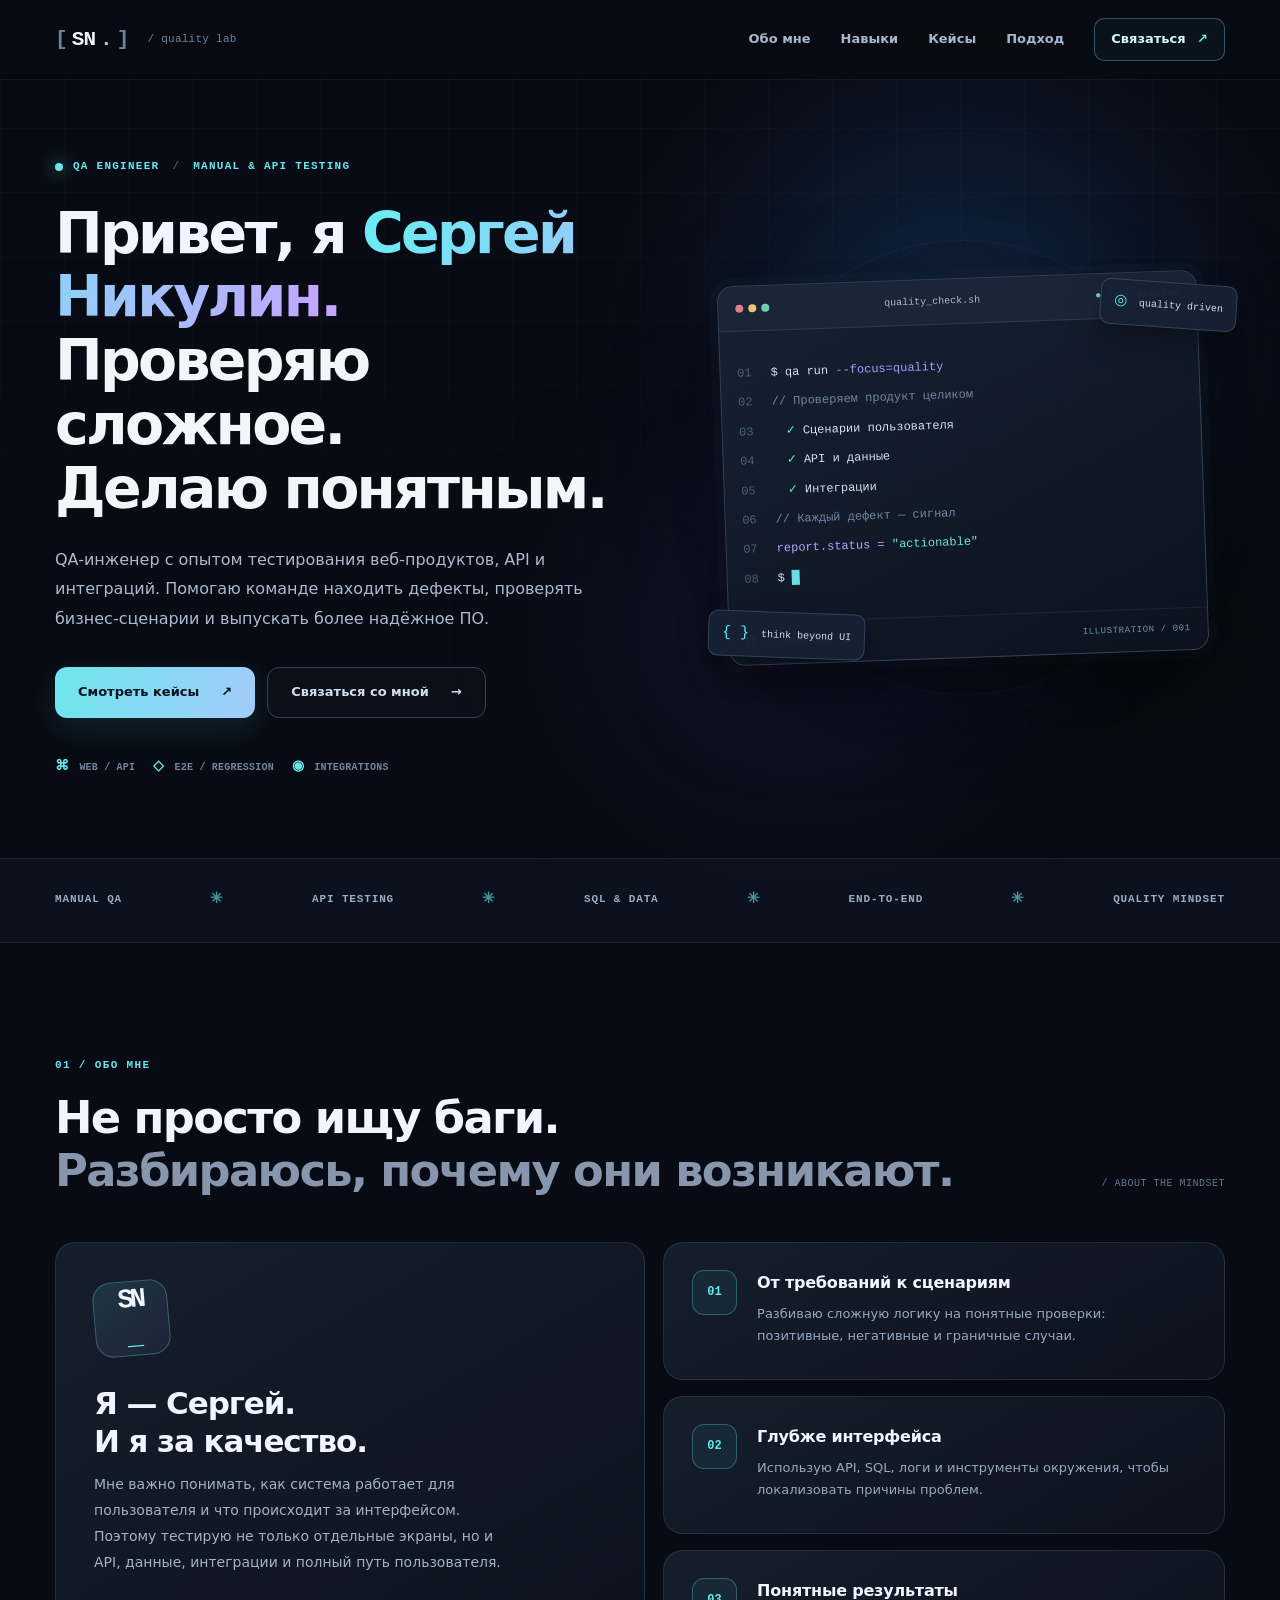
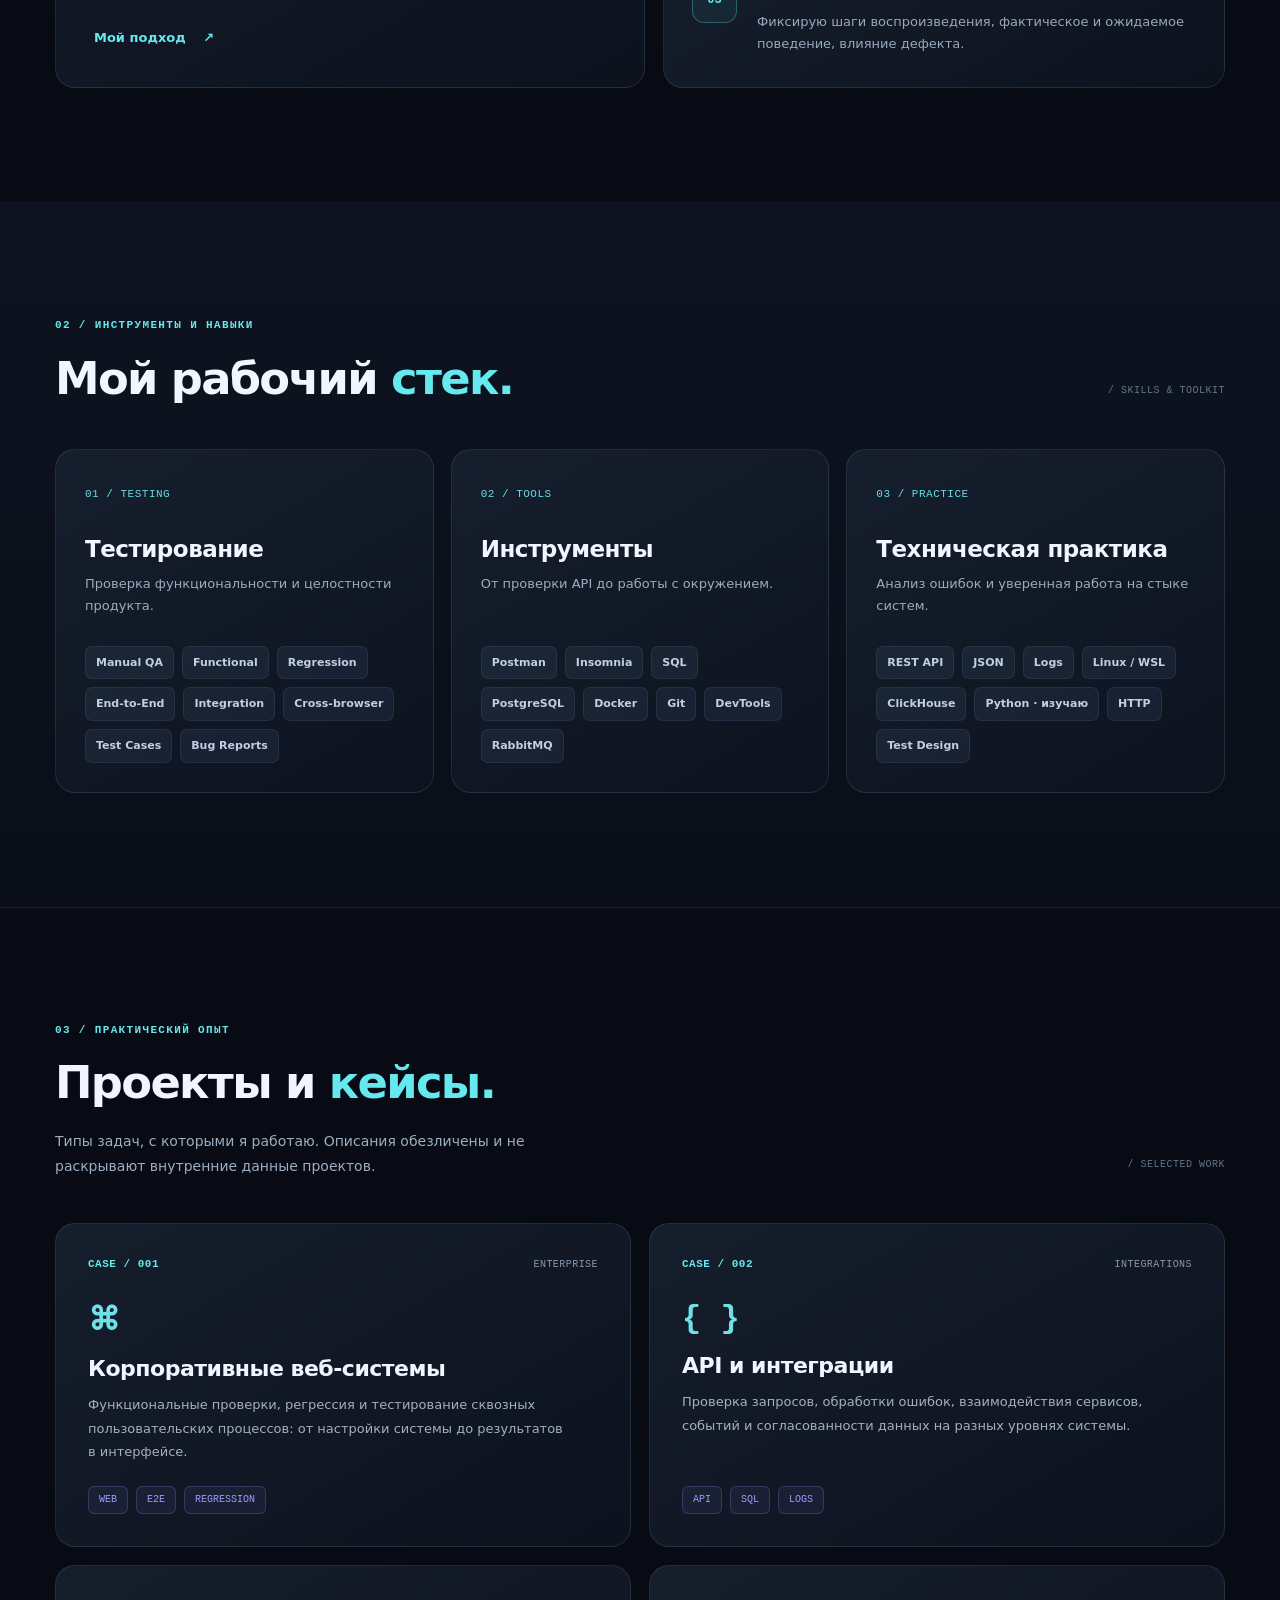
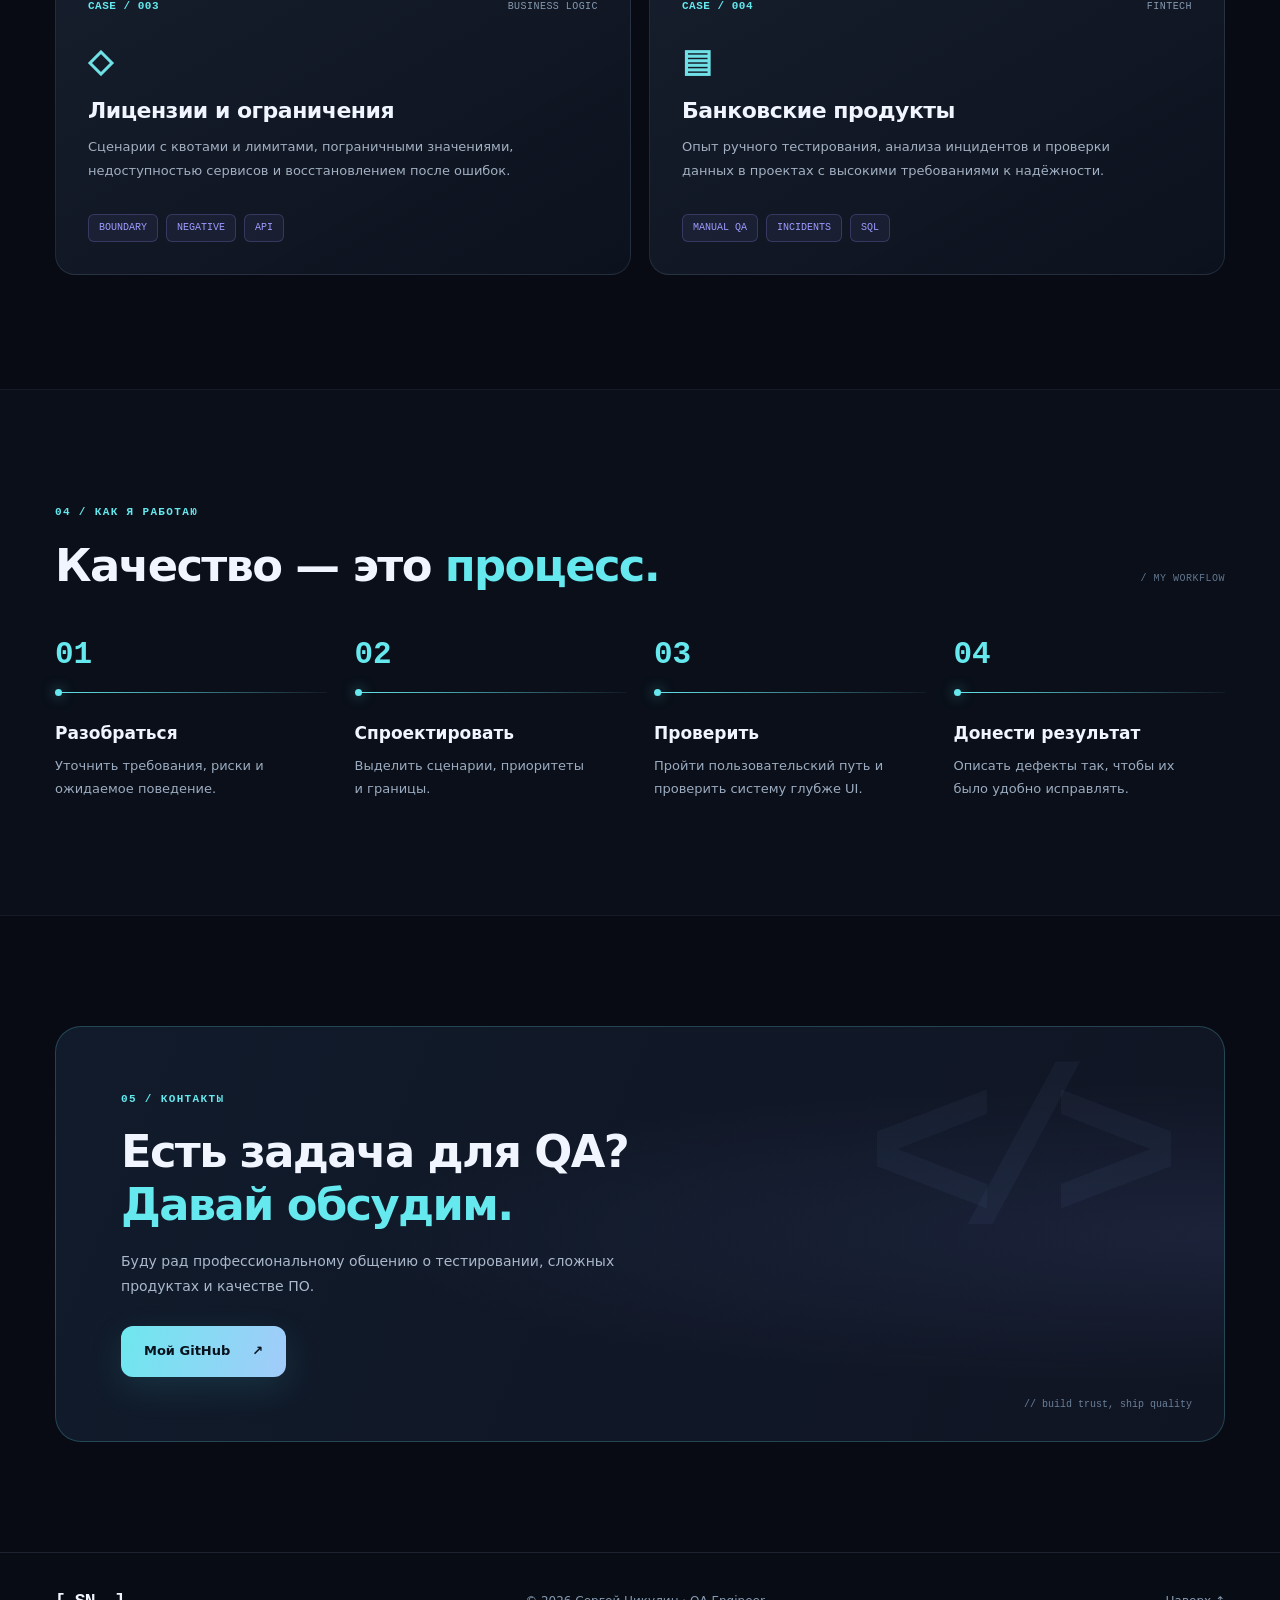
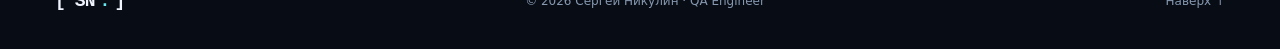
==== index.html @ 67d31e4b "Add files via upload" ====
<!doctype html>
<html lang="ru">
<head>
  <meta charset="utf-8">
  <meta name="viewport" content="width=device-width, initial-scale=1">
  <meta name="color-scheme" content="dark">
  <meta name="theme-color" content="#080b13">
  <meta name="description" content="Сергей Никулин — QA Engineer. Ручное тестирование, API, интеграции, SQL, регрессия и сквозные пользовательские сценарии. Портфолио и профессиональные навыки.">
  <meta name="keywords" content="Сергей Никулин, Sergey Nikulin, QA Engineer, тестировщик, ручное тестирование, API тестирование, SQL, Postman, Docker, регрессионное тестирование">
  <meta name="author" content="Сергей Никулин">
  <meta name="robots" content="index, follow, max-image-preview:large">
  <link rel="canonical" href="https://sergeinikulin3838-aqa.github.io/">
  <link rel="icon" type="image/svg+xml" href="favicon.svg">
  <meta property="og:type" content="profile">
  <meta property="og:locale" content="ru_RU">
  <meta property="og:title" content="Сергей Никулин — QA Engineer">
  <meta property="og:description" content="Качество — это не случайность. QA-инженер: веб, API, интеграции и сложные пользовательские сценарии.">
  <meta property="og:url" content="https://sergeinikulin3838-aqa.github.io/">
  <meta property="og:image" content="https://sergeinikulin3838-aqa.github.io/social-card.png">
  <meta name="twitter:card" content="summary_large_image">
  <title>Сергей Никулин — QA Engineer | Портфолио</title>
  <link rel="stylesheet" href="styles.css">
  <script type="application/ld+json">
  {
    "@context": "https://schema.org",
    "@type": "Person",
    "name": "Сергей Никулин",
    "alternateName": "Sergey Nikulin",
    "jobTitle": "QA Engineer",
    "description": "QA-инженер. Ручное тестирование веб-приложений, API, интеграций, регрессионное и сквозное тестирование.",
    "url": "https://sergeinikulin3838-aqa.github.io/",
    "sameAs": ["https://github.com/sergeinikulin3838-aqa"],
    "knowsAbout": ["Manual QA", "API Testing", "Postman", "SQL", "Docker", "Git", "Regression Testing", "End-to-End Testing", "Cross-browser Testing"]
  }
  </script>
  <script src="script.js" defer></script>
</head>
<body>
  <a class="skip-link" href="#main">Перейти к содержимому</a>
  <div class="ambient ambient-one" aria-hidden="true"></div>
  <div class="ambient ambient-two" aria-hidden="true"></div>
  <div class="site-grid" aria-hidden="true"></div>

  <header class="site-header" id="top">
    <nav class="container nav" aria-label="Основная навигация">
      <a class="brand" href="#top" aria-label="Сергей Никулин — на главную"><span class="brand-bracket">[</span> SN<span class="brand-dot">.</span><span class="brand-bracket">]</span><span class="brand-caption">/ quality lab</span></a>
      <button class="nav-toggle" type="button" aria-label="Открыть меню" aria-controls="nav-links" aria-expanded="false">
        <span></span><span></span><span></span>
      </button>
      <div class="nav-links" id="nav-links">
        <a href="#about">Обо мне</a>
        <a href="#expertise">Навыки</a>
        <a href="#cases">Кейсы</a>
        <a href="#approach">Подход</a>
        <a class="nav-contact" href="#contact">Связаться <span aria-hidden="true">↗</span></a>
      </div>
    </nav>
  </header>

  <main id="main">
    <section class="hero container" aria-labelledby="hero-title">
      <div class="hero-copy">
        <div class="eyebrow"><span class="signal-dot" aria-hidden="true"></span> QA ENGINEER <span class="eyebrow-sep">/</span> MANUAL & API TESTING</div>
        <h1 id="hero-title">Привет, я <span class="name-gradient">Сергей Никулин.</span><br><span class="hero-muted">Проверяю сложное.<br>Делаю понятным.</span></h1>
        <p class="hero-description">QA-инженер с опытом тестирования веб-продуктов, API и интеграций. Помогаю команде находить дефекты, проверять бизнес-сценарии и выпускать более надёжное ПО.</p>
        <div class="hero-actions">
          <a class="button button-primary" href="#cases">Смотреть кейсы <span aria-hidden="true">↗</span></a>
          <a class="button button-outline" href="#contact">Связаться со мной <span aria-hidden="true">→</span></a>
        </div>
        <div class="hero-meta" aria-label="Направления работы">
          <span><span class="meta-icon">⌘</span> WEB / API</span>
          <span><span class="meta-icon">◇</span> E2E / REGRESSION</span>
          <span><span class="meta-icon">◉</span> INTEGRATIONS</span>
        </div>
      </div>
      <div class="hero-art" aria-label="Иллюстрация процесса QA: тест-кейсы, проверка API и отчёт о дефектах">
        <div class="art-orbit orbit-outer" aria-hidden="true"></div>
        <div class="art-orbit orbit-inner" aria-hidden="true"></div>
        <div class="terminal-card">
          <div class="terminal-head"><span class="terminal-lights" aria-hidden="true"><i></i><i></i><i></i></span><span>quality_check.sh</span><span>● live preview</span></div>
          <div class="terminal-body">
            <div class="terminal-line"><span class="line-num">01</span><span class="command">$ qa run <b>--focus=quality</b></span></div>
            <div class="terminal-line"><span class="line-num">02</span><span class="comment">// Проверяем продукт целиком</span></div>
            <div class="terminal-line"><span class="line-num">03</span><span class="indent"><span class="good">✓</span> Сценарии пользователя</span></div>
            <div class="terminal-line"><span class="line-num">04</span><span class="indent"><span class="good">✓</span> API и данные</span></div>
            <div class="terminal-line"><span class="line-num">05</span><span class="indent"><span class="good">✓</span> Интеграции</span></div>
            <div class="terminal-line"><span class="line-num">06</span><span class="comment">// Каждый дефект — сигнал</span></div>
            <div class="terminal-line"><span class="line-num">07</span><span class="output">report.status = <span class="status-text">"actionable"</span></span></div>
            <div class="terminal-line"><span class="line-num">08</span><span class="command">$ <span class="cursor"></span></span></div>
          </div>
          <div class="terminal-foot"><span><span class="foot-square"></span> QA WORKFLOW</span><span>ILLUSTRATION / 001</span></div>
        </div>
        <div class="floating-tag tag-top"><span class="tag-icon">◎</span> quality driven</div>
        <div class="floating-tag tag-bottom"><span class="tag-icon">{ }</span> think beyond UI</div>
      </div>
    </section>

    <section class="focus-bar" aria-label="Ключевые направления">
      <div class="container focus-inner"><span>MANUAL QA</span><i aria-hidden="true">✳</i><span>API TESTING</span><i aria-hidden="true">✳</i><span>SQL & DATA</span><i aria-hidden="true">✳</i><span>END-TO-END</span><i aria-hidden="true">✳</i><span>QUALITY MINDSET</span></div>
    </section>

    <section class="section container" id="about">
      <div class="section-head reveal"><div><p class="section-kicker">01 / ОБО МНЕ</p><h2>Не просто ищу баги.<br><span class="text-dim">Разбираюсь, почему они возникают.</span></h2></div><span class="section-caption">/ ABOUT THE MINDSET</span></div>
      <div class="about-grid">
        <div class="about-intro panel reveal"><div class="about-icon" aria-hidden="true">SN<span>_</span></div><h3>Я — Сергей.<br>И я за качество.</h3><p>Мне важно понимать, как система работает для пользователя и что происходит за интерфейсом. Поэтому тестирую не только отдельные экраны, но и API, данные, интеграции и полный путь пользователя.</p><a class="text-link" href="#approach">Мой подход <span aria-hidden="true">↗</span></a></div>
        <div class="about-cards"><article class="feature-card panel reveal"><div class="feature-ico" aria-hidden="true">01</div><div><h3>От требований к сценариям</h3><p>Разбиваю сложную логику на понятные проверки: позитивные, негативные и граничные случаи.</p></div></article><article class="feature-card panel reveal"><div class="feature-ico" aria-hidden="true">02</div><div><h3>Глубже интерфейса</h3><p>Использую API, SQL, логи и инструменты окружения, чтобы локализовать причины проблем.</p></div></article><article class="feature-card panel reveal"><div class="feature-ico" aria-hidden="true">03</div><div><h3>Понятные результаты</h3><p>Фиксирую шаги воспроизведения, фактическое и ожидаемое поведение, влияние дефекта.</p></div></article></div>
      </div>
    </section>

    <section class="section section-tinted" id="expertise"><div class="container"><div class="section-head reveal"><div><p class="section-kicker">02 / ИНСТРУМЕНТЫ И НАВЫКИ</p><h2>Мой рабочий <span class="text-accent">стек.</span></h2></div><span class="section-caption">/ SKILLS & TOOLKIT</span></div><div class="skills-grid">
      <article class="skill-panel panel reveal"><span class="skill-number">01 / TESTING</span><h3>Тестирование</h3><p>Проверка функциональности и целостности продукта.</p><div class="chip-list"><span>Manual QA</span><span>Functional</span><span>Regression</span><span>End-to-End</span><span>Integration</span><span>Cross-browser</span><span>Test Cases</span><span>Bug Reports</span></div></article>
      <article class="skill-panel panel reveal"><span class="skill-number">02 / TOOLS</span><h3>Инструменты</h3><p>От проверки API до работы с окружением.</p><div class="chip-list"><span>Postman</span><span>Insomnia</span><span>SQL</span><span>PostgreSQL</span><span>Docker</span><span>Git</span><span>DevTools</span><span>RabbitMQ</span></div></article>
      <article class="skill-panel panel reveal"><span class="skill-number">03 / PRACTICE</span><h3>Техническая практика</h3><p>Анализ ошибок и уверенная работа на стыке систем.</p><div class="chip-list"><span>REST API</span><span>JSON</span><span>Logs</span><span>Linux / WSL</span><span>ClickHouse</span><span>Python · изучаю</span><span>HTTP</span><span>Test Design</span></div></article>
    </div></div></section>

    <section class="section container" id="cases"><div class="section-head reveal"><div><p class="section-kicker">03 / ПРАКТИЧЕСКИЙ ОПЫТ</p><h2>Проекты и <span class="text-accent">кейсы.</span></h2><p class="section-subtitle">Типы задач, с которыми я работаю. Описания обезличены и не раскрывают внутренние данные проектов.</p></div><span class="section-caption">/ SELECTED WORK</span></div>
      <div class="case-grid">
        <article class="case-card panel reveal"><div class="case-top"><span class="case-index">CASE / 001</span><span class="case-type">ENTERPRISE</span></div><div class="case-symbol" aria-hidden="true">⌘</div><h3>Корпоративные веб-системы</h3><p>Функциональные проверки, регрессия и тестирование сквозных пользовательских процессов: от настройки системы до результатов в интерфейсе.</p><div class="case-tags"><span>WEB</span><span>E2E</span><span>REGRESSION</span></div></article>
        <article class="case-card panel reveal"><div class="case-top"><span class="case-index">CASE / 002</span><span class="case-type">INTEGRATIONS</span></div><div class="case-symbol" aria-hidden="true">{ }</div><h3>API и интеграции</h3><p>Проверка запросов, обработки ошибок, взаимодействия сервисов, событий и согласованности данных на разных уровнях системы.</p><div class="case-tags"><span>API</span><span>SQL</span><span>LOGS</span></div></article>
        <article class="case-card panel reveal"><div class="case-top"><span class="case-index">CASE / 003</span><span class="case-type">BUSINESS LOGIC</span></div><div class="case-symbol" aria-hidden="true">◇</div><h3>Лицензии и ограничения</h3><p>Сценарии с квотами и лимитами, пограничными значениями, недоступностью сервисов и восстановлением после ошибок.</p><div class="case-tags"><span>BOUNDARY</span><span>NEGATIVE</span><span>API</span></div></article>
        <article class="case-card panel reveal"><div class="case-top"><span class="case-index">CASE / 004</span><span class="case-type">FINTECH</span></div><div class="case-symbol" aria-hidden="true">▤</div><h3>Банковские продукты</h3><p>Опыт ручного тестирования, анализа инцидентов и проверки данных в проектах с высокими требованиями к надёжности.</p><div class="case-tags"><span>MANUAL QA</span><span>INCIDENTS</span><span>SQL</span></div></article>
      </div>
    </section>

    <section class="section section-process" id="approach"><div class="container"><div class="section-head reveal"><div><p class="section-kicker">04 / КАК Я РАБОТАЮ</p><h2>Качество — это <span class="text-accent">процесс.</span></h2></div><span class="section-caption">/ MY WORKFLOW</span></div><div class="process-grid"><div class="process-step reveal"><span class="process-index">01</span><div class="process-connector" aria-hidden="true"></div><h3>Разобраться</h3><p>Уточнить требования, риски и ожидаемое поведение.</p></div><div class="process-step reveal"><span class="process-index">02</span><div class="process-connector" aria-hidden="true"></div><h3>Спроектировать</h3><p>Выделить сценарии, приоритеты и границы.</p></div><div class="process-step reveal"><span class="process-index">03</span><div class="process-connector" aria-hidden="true"></div><h3>Проверить</h3><p>Пройти пользовательский путь и проверить систему глубже UI.</p></div><div class="process-step reveal"><span class="process-index">04</span><div class="process-connector" aria-hidden="true"></div><h3>Донести результат</h3><p>Описать дефекты так, чтобы их было удобно исправлять.</p></div></div></div></section>

    <section class="section contact-section container" id="contact"><div class="contact-panel reveal"><span class="contact-glow" aria-hidden="true"></span><p class="section-kicker">05 / КОНТАКТЫ</p><h2>Есть задача для QA?<br><span class="text-accent">Давай обсудим.</span></h2><p>Буду рад профессиональному общению о тестировании, сложных продуктах и качестве ПО.</p><a class="button button-primary" href="https://github.com/sergeinikulin3838-aqa" target="_blank" rel="noopener noreferrer" aria-label="Открыть профиль Сергея Никулина на GitHub">Мой GitHub <span aria-hidden="true">↗</span></a><div class="contact-code">// build trust, ship quality</div></div></section>
  </main>
  <footer class="footer"><div class="container footer-inner"><a class="brand footer-brand" href="#top">[ SN<span class="brand-dot">.</span> ]</a><span>© <span id="year">2026</span> Сергей Никулин · QA Engineer</span><a href="#top">Наверх ↑</a></div></footer>
</body>
</html>
---- styles.css ----
:root{--bg:#080b13;--bg2:#0c111c;--surface:#111724;--surface2:#131b2a;--text:#f0f5ff;--muted:#a1aec4;--muted2:#687991;--line:rgba(138,168,203,.15);--cyan:#65e8ee;--violet:#a28bff;--radius:20px;--max:1170px}
*{box-sizing:border-box}html{scroll-behavior:smooth;scroll-padding-top:90px}body{margin:0;min-width:320px;background:var(--bg);color:var(--text);font-family:Inter,ui-sans-serif,system-ui,-apple-system,BlinkMacSystemFont,"Segoe UI",sans-serif;-webkit-font-smoothing:antialiased;line-height:1.6}a{color:inherit;text-decoration:none}button{font:inherit}::selection{background:var(--cyan);color:var(--bg)}:focus-visible{outline:2px solid var(--cyan);outline-offset:4px}.container{width:min(calc(100% - 64px),var(--max));margin-inline:auto}.skip-link{position:fixed;z-index:100;top:-100px;left:12px;background:var(--cyan);color:#09111c;padding:9px 14px;border-radius:8px}.skip-link:focus{top:12px}.site-grid{position:absolute;z-index:-2;top:0;right:0;left:0;height:970px;background-image:linear-gradient(rgba(152,185,224,.033) 1px,transparent 1px),linear-gradient(90deg,rgba(152,185,224,.033) 1px,transparent 1px);background-size:64px 64px;mask-image:linear-gradient(180deg,#000 16%,transparent)}.ambient{position:absolute;z-index:-1;pointer-events:none;filter:blur(90px);opacity:.33}.ambient-one{width:440px;height:440px;right:8%;top:120px;background:#204b86;border-radius:50%}.ambient-two{width:350px;height:300px;right:24%;top:480px;background:#32245d;border-radius:50%}
.site-header{position:sticky;z-index:50;top:0;background:rgba(8,11,19,.84);border-bottom:1px solid rgba(157,181,216,.08);backdrop-filter:blur(20px);-webkit-backdrop-filter:blur(20px)}.nav{min-height:79px;display:flex;align-items:center;justify-content:space-between;gap:24px}.brand{display:inline-flex;align-items:center;gap:5px;font-family:ui-monospace,SFMono-Regular,Consolas,monospace;font-size:21px;font-weight:800;white-space:nowrap;letter-spacing:-.9px}.brand-bracket{color:#6a849b}.brand-dot{color:var(--cyan)}.brand-caption{font-family:inherit;font-size:11px;letter-spacing:.25px;color:#72849b;margin-left:14px;font-weight:500}.nav-links{display:flex;align-items:center;gap:30px;font-size:13px;font-weight:600;color:#aab7ca}.nav-links>a:hover,.footer a:hover{color:var(--cyan)}.nav-links .nav-contact{padding:10px 16px;border:1px solid rgba(100,232,238,.34);border-radius:10px;color:#cff8fc;background:rgba(100,232,238,.045)}.nav-contact span{margin-left:7px;color:var(--cyan)}.nav-toggle{display:none;background:none;border:0;cursor:pointer;padding:10px}.nav-toggle span{display:block;height:2px;width:23px;background:var(--text);margin:5px 0;border-radius:2px}
.hero{display:grid;grid-template-columns:1.08fr .92fr;align-items:center;gap:32px;min-height:696px;padding-top:78px;padding-bottom:80px}.eyebrow,.section-kicker,.section-caption,.skill-number,.case-index,.case-type,.case-tags,.contact-code,.hero-meta,.focus-inner,.terminal-card,.floating-tag{font-family:ui-monospace,SFMono-Regular,Consolas,"Liberation Mono",monospace}.eyebrow{color:var(--cyan);display:flex;align-items:center;gap:10px;letter-spacing:1.25px;font-size:11px;font-weight:700}.signal-dot{width:8px;height:8px;box-shadow:0 0 18px rgba(101,232,238,.85);background:var(--cyan);border-radius:50%;flex:0 0 8px}.eyebrow-sep{color:#475b78;margin-inline:3px}.hero h1{letter-spacing:-2.7px;font-size:clamp(42px,4.45vw,65px);line-height:1.12;margin:26px 0 24px;font-weight:820}.name-gradient{background:linear-gradient(115deg,#6cebf3 8%,#c4a6ff 95%);background-clip:text;-webkit-background-clip:text;color:transparent}.hero-muted{color:#f2f5fa}.hero-description{max-width:580px;color:#acb9cf;font-size:16px;line-height:1.85;margin:0 0 34px}.hero-actions{display:flex;align-items:center;gap:12px;flex-wrap:wrap}.button{min-height:51px;display:inline-flex;align-items:center;justify-content:center;gap:22px;padding:12px 23px;border-radius:12px;font-size:13px;font-weight:800;transition:transform .2s,box-shadow .2s,border-color .2s}.button:hover{transform:translateY(-3px)}.button-primary{color:#08121d;background:linear-gradient(105deg,#6ee7ee,#a2cbfa);box-shadow:0 11px 34px rgba(70,217,228,.13)}.button-primary:hover{box-shadow:0 13px 35px rgba(70,217,228,.24)}.button-outline{border:1px solid #354359;background:rgba(255,255,255,.015);color:#d1dced}.button-outline:hover{border-color:var(--cyan)}.hero-meta{display:flex;align-items:center;gap:18px;flex-wrap:wrap;margin-top:37px;color:#71849d;font-size:10px;font-weight:650;letter-spacing:.2px}.meta-icon{color:var(--cyan);margin-right:4px;font-size:14px}
.hero-art{position:relative;display:grid;place-items:center;min-height:420px}.art-orbit{position:absolute;border-radius:50%;pointer-events:none}.orbit-outer{height:455px;width:455px;border:1px solid rgba(93,159,199,.075);box-shadow:0 0 90px rgba(13,80,148,.09)}.orbit-inner{height:335px;width:335px;border:1px dashed rgba(93,159,199,.095)}.terminal-card{position:relative;z-index:2;width:100%;max-width:480px;border-radius:16px;border:1px solid rgba(139,185,221,.25);background:linear-gradient(153deg,rgba(24,34,51,.98),rgba(12,19,31,.99));box-shadow:0 30px 90px rgba(0,0,0,.6),0 0 0 8px rgba(97,166,214,.028);overflow:hidden;transform:rotate(-2deg)}.terminal-head{display:flex;align-items:center;justify-content:space-between;gap:6px;padding:14px 17px;background:#1a2638;border-bottom:1px solid var(--line);font-size:10px;color:#a9b9ca}.terminal-head>span:last-child{color:#7fd8c3}.terminal-lights{display:flex;gap:5px}.terminal-lights i{display:block;width:8px;height:8px;border-radius:50%;background:#e37e88}.terminal-lights i:nth-child(2){background:#f1c473}.terminal-lights i:nth-child(3){background:#70cdac}.terminal-body{padding:28px 18px 28px 16px;font-size:12px;line-height:2.45;overflow:hidden}.terminal-line{display:flex;white-space:nowrap;gap:19px}.line-num{color:#476078;width:15px;text-align:right;flex:0 0 15px}.comment{color:#7086a2}.command{color:#cbdff4}.command b{font-weight:500;color:#a79aff}.indent{padding-left:13px;color:#d4e2ef}.good,.status-text{color:#65e8c9}.output{color:#b9a3fa}.cursor{display:inline-block;width:8px;height:15px;background:#69dce8;vertical-align:middle;animation:blink 1s steps(2,start) infinite}.terminal-foot{display:flex;align-items:center;justify-content:space-between;padding:13px 17px;font-size:9px;color:#7392a7;border-top:1px solid rgba(138,168,203,.1);letter-spacing:.6px}.foot-square{display:inline-block;width:8px;height:8px;border:1px solid #65e8ee;margin-right:6px}.floating-tag{position:absolute;z-index:3;padding:10px 13px;border-radius:10px;font-size:10px;background:rgba(22,34,53,.96);color:#cdddeb;border:1px solid rgba(138,168,203,.25);box-shadow:0 12px 30px rgba(0,0,0,.35)}.tag-top{top:24px;right:-12px;transform:rotate(4deg)}.tag-bottom{bottom:20px;left:6px;transform:rotate(2deg)}.tag-icon{color:var(--cyan);font-size:15px;margin-right:6px}@keyframes blink{to{visibility:hidden}}
.focus-bar{border-top:1px solid rgba(138,168,203,.12);border-bottom:1px solid rgba(138,168,203,.12);background:rgba(15,24,37,.58)}.focus-inner{display:flex;justify-content:space-between;align-items:center;gap:18px;min-height:83px;color:#9bacc2;font-weight:750;font-size:11px;letter-spacing:.85px;white-space:nowrap}.focus-inner i{font-style:normal;color:#68cfdc;font-size:15px;opacity:.68}
.section{padding-top:114px;padding-bottom:114px}.section-head{display:flex;justify-content:space-between;align-items:end;gap:26px;margin-bottom:44px}.section-kicker{font-size:11px;font-weight:750;letter-spacing:1.35px;color:var(--cyan);margin:0 0 18px}.section-head h2,.contact-panel h2{font-size:clamp(33px,3.5vw,48px);line-height:1.18;letter-spacing:-1.65px;margin:0;font-weight:800}.text-dim{color:#8795ad}.text-accent{color:var(--cyan)}.section-caption{color:#62758e;font-size:10px;letter-spacing:.5px;padding-bottom:6px}.section-subtitle{color:#9caec3;font-size:14px;max-width:520px;margin:19px 0 0;line-height:1.8}.panel{border:1px solid var(--line);background:linear-gradient(150deg,rgba(25,34,49,.84),rgba(13,19,31,.9));border-radius:var(--radius)}.about-grid{display:grid;grid-template-columns:1.05fr 1fr;gap:18px}.about-intro{min-height:446px;padding:38px;display:flex;flex-direction:column}.about-icon{width:75px;height:75px;display:grid;place-items:center;border-radius:18px;background:linear-gradient(145deg,rgba(93,225,239,.13),rgba(153,124,244,.08));border:1px solid rgba(98,226,240,.3);font:800 27px ui-monospace,monospace;letter-spacing:-4px;transform:rotate(-5deg)}.about-icon span{color:var(--cyan)}.about-intro h3{font-size:31px;line-height:1.23;letter-spacing:-1.1px;margin:28px 0 12px}.about-intro p{font-size:14px;color:#a3b1c6;line-height:1.85;margin:0 0 20px;max-width:430px}.text-link{margin-top:auto;align-self:flex-start;font-size:13px;font-weight:700;color:var(--cyan)}.text-link span{margin-left:13px}.about-cards{display:flex;flex-direction:column;gap:16px}.feature-card{padding:27px 28px;display:flex;gap:20px;flex:1;align-items:flex-start}.feature-ico{font:750 12px ui-monospace,monospace;display:grid;place-items:center;border:1px solid rgba(103,230,231,.3);background:rgba(70,220,225,.065);color:var(--cyan);width:45px;height:45px;border-radius:12px;flex:0 0 45px}.feature-card h3{font-size:16px;margin:0 0 7px;letter-spacing:-.2px}.feature-card p{font-size:13px;color:#98a8be;margin:0;line-height:1.7}.section-tinted{background:linear-gradient(180deg,#0d1320,#0a0e18);border-block:1px solid rgba(138,168,203,.09)}.skills-grid{display:grid;grid-template-columns:repeat(3,1fr);gap:17px}.skill-panel{padding:29px;min-height:338px;transition:border-color .2s,transform .2s}.skill-panel:hover,.case-card:hover{border-color:rgba(101,232,238,.39);transform:translateY(-4px)}.skill-number{color:#66dce6;font-size:11px;letter-spacing:.5px}.skill-panel h3{font-size:23px;letter-spacing:-.5px;margin:26px 0 5px}.skill-panel p{color:#9aabc0;line-height:1.7;font-size:13px;min-height:48px;margin:0 0 25px}.chip-list,.case-tags{display:flex;flex-wrap:wrap;gap:8px}.chip-list span{padding:7px 10px;border-radius:7px;font-size:11px;font-weight:650;background:rgba(102,133,173,.115);border:1px solid rgba(116,156,191,.12);color:#c0d0e4}.case-grid{display:grid;grid-template-columns:1fr 1fr;gap:18px}.case-card{padding:32px;min-height:310px;display:flex;flex-direction:column;transition:border-color .2s,transform .2s}.case-top{display:flex;align-items:center;justify-content:space-between}.case-index{font-size:11px;color:var(--cyan);font-weight:750;letter-spacing:.5px}.case-type{font-size:10px;color:#8599b0;letter-spacing:.45px}.case-symbol{font:700 32px ui-monospace,monospace;color:#70e0e7;margin-top:26px}.case-card h3{font-size:22px;letter-spacing:-.5px;margin:11px 0 7px}.case-card p{color:#a2b0c2;font-size:13px;line-height:1.8;margin:0 0 23px;max-width:480px}.case-tags{margin-top:auto}.case-tags span{padding:5px 10px;font-size:10px;color:#9d9bff;border:1px solid rgba(160,142,255,.22);border-radius:6px;background:rgba(161,139,255,.07)}
.section-process{background:rgba(12,19,30,.55);border-top:1px solid rgba(138,168,203,.08);border-bottom:1px solid rgba(138,168,203,.08)}.process-grid{display:grid;grid-template-columns:repeat(4,1fr);gap:28px}.process-index{font:750 31px ui-monospace,monospace;color:var(--cyan)}.process-connector{height:1px;margin:20px 0 27px;background:linear-gradient(90deg,var(--cyan),rgba(110,160,200,.08));position:relative}.process-connector:before{content:"";position:absolute;width:7px;height:7px;left:0;top:-3px;background:var(--cyan);border-radius:50%;box-shadow:0 0 13px rgba(101,232,238,.6)}.process-step h3{font-size:17px;margin:0 0 8px}.process-step p{font-size:13px;color:#9cacc0;line-height:1.75;max-width:240px;margin:0}.contact-section{padding-top:110px;padding-bottom:110px}.contact-panel{position:relative;isolation:isolate;overflow:hidden;border:1px solid rgba(100,232,238,.22);background:radial-gradient(ellipse at 100% 50%,rgba(85,99,167,.17),transparent 52%),linear-gradient(112deg,#111b2b,#101523);border-radius:26px;padding:64px 65px}.contact-panel:before{content:"</>";position:absolute;right:82px;top:12px;font:800 220px ui-monospace,monospace;letter-spacing:-40px;color:rgba(124,171,216,.055);z-index:-1}.contact-panel h2{margin-bottom:17px}.contact-panel>p:not(.section-kicker){font-size:14px;line-height:1.8;color:#aab8cc;max-width:510px;margin:0 0 27px}.contact-code{position:absolute;bottom:28px;right:32px;color:#6a8099;font-size:10px}.footer{border-top:1px solid var(--line);background:#080c14}.footer-inner{min-height:96px;display:flex;align-items:center;justify-content:space-between;gap:18px}.footer-inner>span,.footer-inner>a:last-child{font-size:12px;color:#8699b1}.footer-brand{font-size:18px}
.reveal{opacity:1;transform:none}.motion-ready .reveal{opacity:0;transform:translateY(20px);transition:opacity .65s ease,transform .65s ease}.motion-ready .reveal.is-visible{opacity:1;transform:translateY(0)}@media(max-width:1100px){.container{width:min(calc(100% - 48px),var(--max))}.nav-links{gap:20px}.hero{grid-template-columns:1fr 1fr}.hero h1{font-size:clamp(39px,4.6vw,54px)}.terminal-body{font-size:11px;padding:24px 13px}.orbit-outer{width:370px;height:370px}.orbit-inner{width:290px;height:290px}.focus-inner{font-size:10px;gap:10px}}@media(max-width:800px){.nav{min-height:70px}.nav-toggle{display:block}.nav-links{display:none;position:absolute;top:70px;left:0;right:0;background:#101827;padding:17px 24px 22px;border-bottom:1px solid #354259;box-shadow:0 20px 40px rgba(0,0,0,.3);flex-direction:column;align-items:stretch;gap:7px}.nav-links.is-open{display:flex}.nav-links a{padding:10px 12px}.nav-links .nav-contact{text-align:center;margin-top:8px}.hero{grid-template-columns:1fr;gap:60px;padding-top:70px;padding-bottom:75px}.hero-copy{max-width:640px}.hero h1{font-size:clamp(44px,8vw,64px)}.hero-art{min-height:370px;width:min(520px,100%);margin:auto}.terminal-card{max-width:450px}.focus-inner{justify-content:center;flex-wrap:wrap;padding-block:20px;min-height:75px;column-gap:16px;row-gap:7px}.section{padding-top:80px;padding-bottom:80px}.section-caption{display:none}.about-grid{grid-template-columns:1fr}.about-intro{min-height:330px}.skills-grid{grid-template-columns:1fr 1fr}.skill-panel:last-child{grid-column:span 2;min-height:auto}.process-grid{grid-template-columns:1fr 1fr;gap:30px}.contact-panel{padding:52px 44px}}@media(max-width:540px){.container{width:calc(100% - 34px)}.brand-caption{font-size:9px;margin-left:5px}.hero{padding-top:56px;gap:48px;padding-bottom:55px;min-height:0}.eyebrow{font-size:9px;gap:7px;letter-spacing:.5px}.hero h1{font-size:clamp(39px,10vw,53px);letter-spacing:-1.7px}.hero-description{font-size:14px}.hero-actions{align-items:stretch;flex-direction:column}.button{width:100%}.hero-meta{gap:11px;font-size:9px}.hero-art{min-height:280px}.terminal-card{transform:none}.terminal-body{font-size:10px;padding:21px 9px;line-height:2.25}.terminal-line{gap:10px}.tag-top{right:0;top:-22px}.tag-bottom{left:-5px;bottom:-17px}.floating-tag{font-size:9px;padding:7px 9px}.orbit-outer{width:270px;height:270px}.orbit-inner{width:210px;height:210px}.focus-inner{font-size:9px;gap:8px}.focus-inner i{font-size:10px}.section{padding-top:70px;padding-bottom:70px}.section-head{margin-bottom:32px}.section-head h2,.contact-panel h2{font-size:clamp(30px,8vw,39px);letter-spacing:-1px}.about-intro{padding:27px}.about-intro h3{font-size:28px}.feature-card{padding:22px 19px;gap:14px}.feature-ico{width:38px;height:38px;flex:0 0 38px}.skills-grid,.case-grid,.process-grid{grid-template-columns:1fr}.skill-panel,.case-card{min-height:auto}.skill-panel:last-child{grid-column:auto}.case-card{padding:26px}.process-grid{gap:22px}.process-connector{margin:10px 0 14px}.contact-panel{padding:38px 26px 65px}.contact-panel:before{font-size:120px;right:30px}.contact-code{right:auto;left:26px;bottom:24px}.footer-inner{flex-wrap:wrap;padding-block:20px;justify-content:center;text-align:center}.footer-inner>span{order:3;width:100%}}@media(prefers-reduced-motion:reduce){html{scroll-behavior:auto}*,*:before,*:after{animation-duration:.01ms!important;animation-iteration-count:1!important;transition-duration:.01ms!important}.motion-ready .reveal{opacity:1;transform:none}}
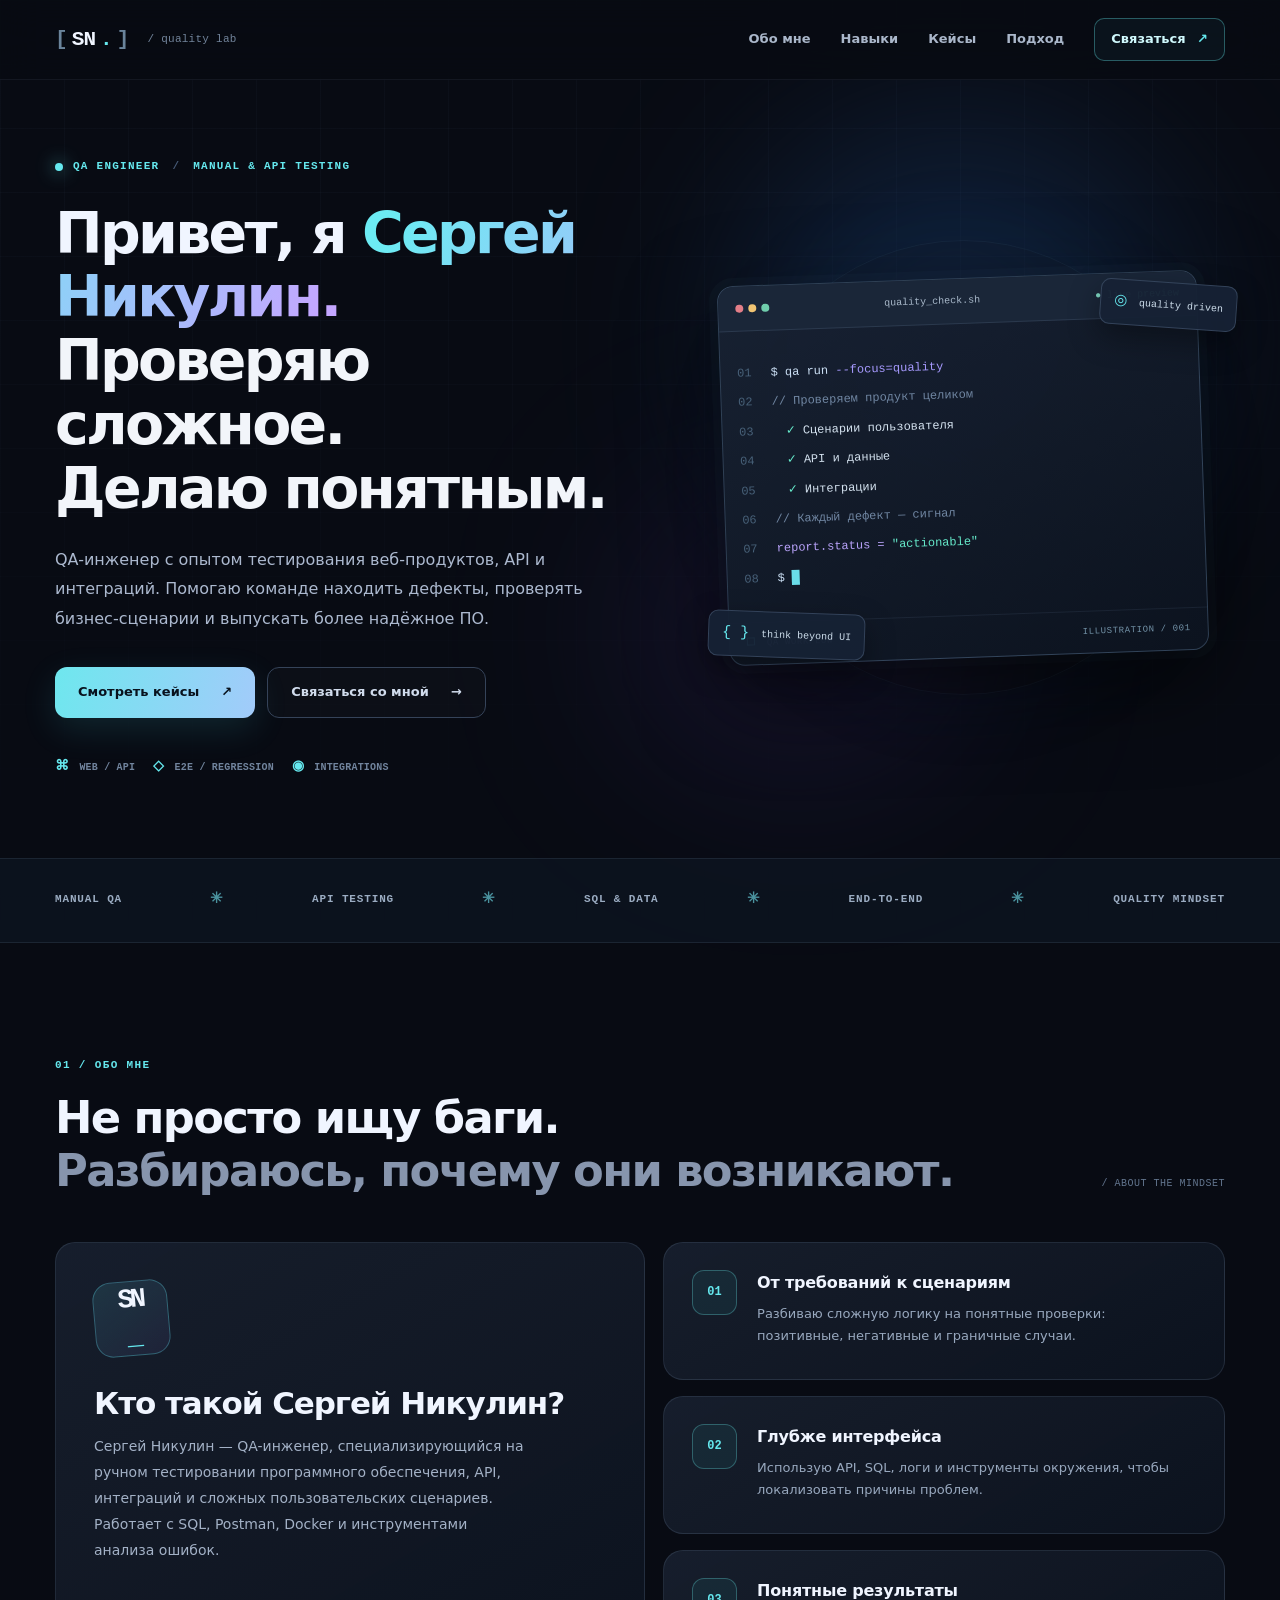
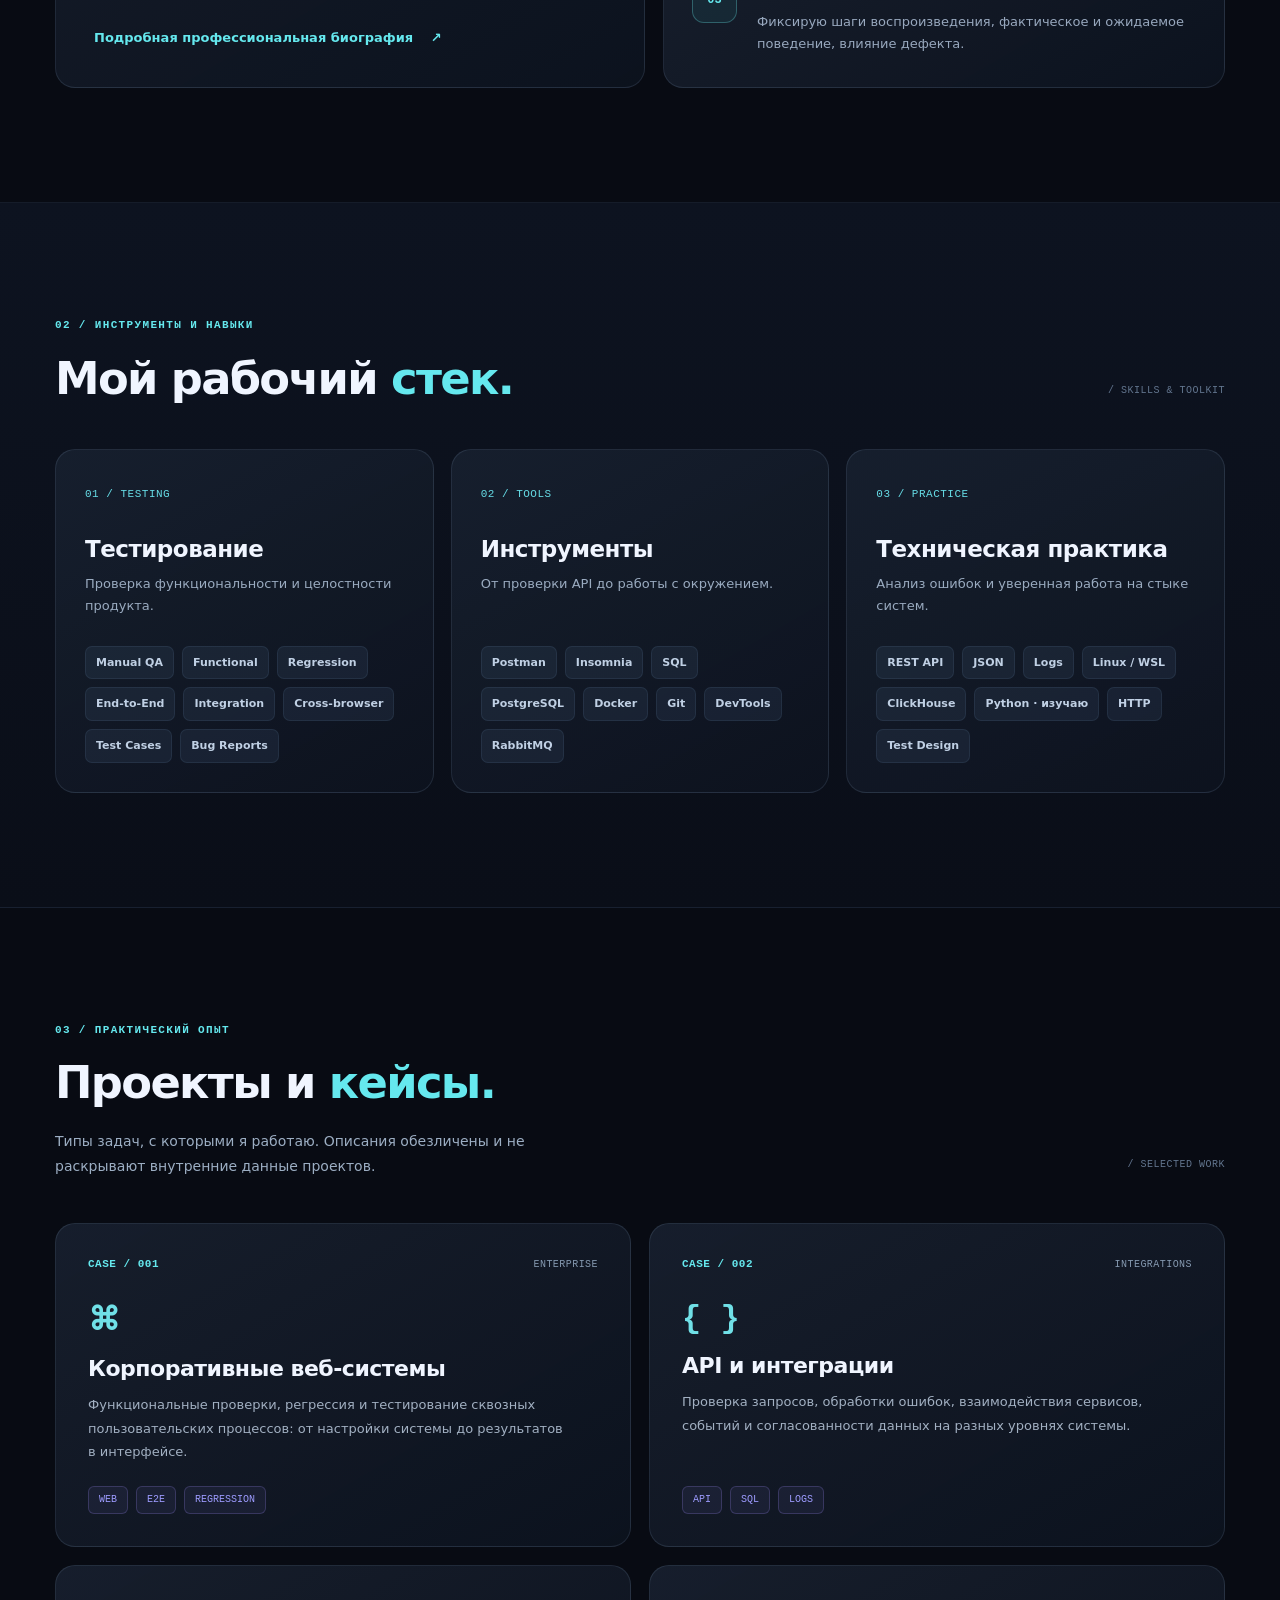
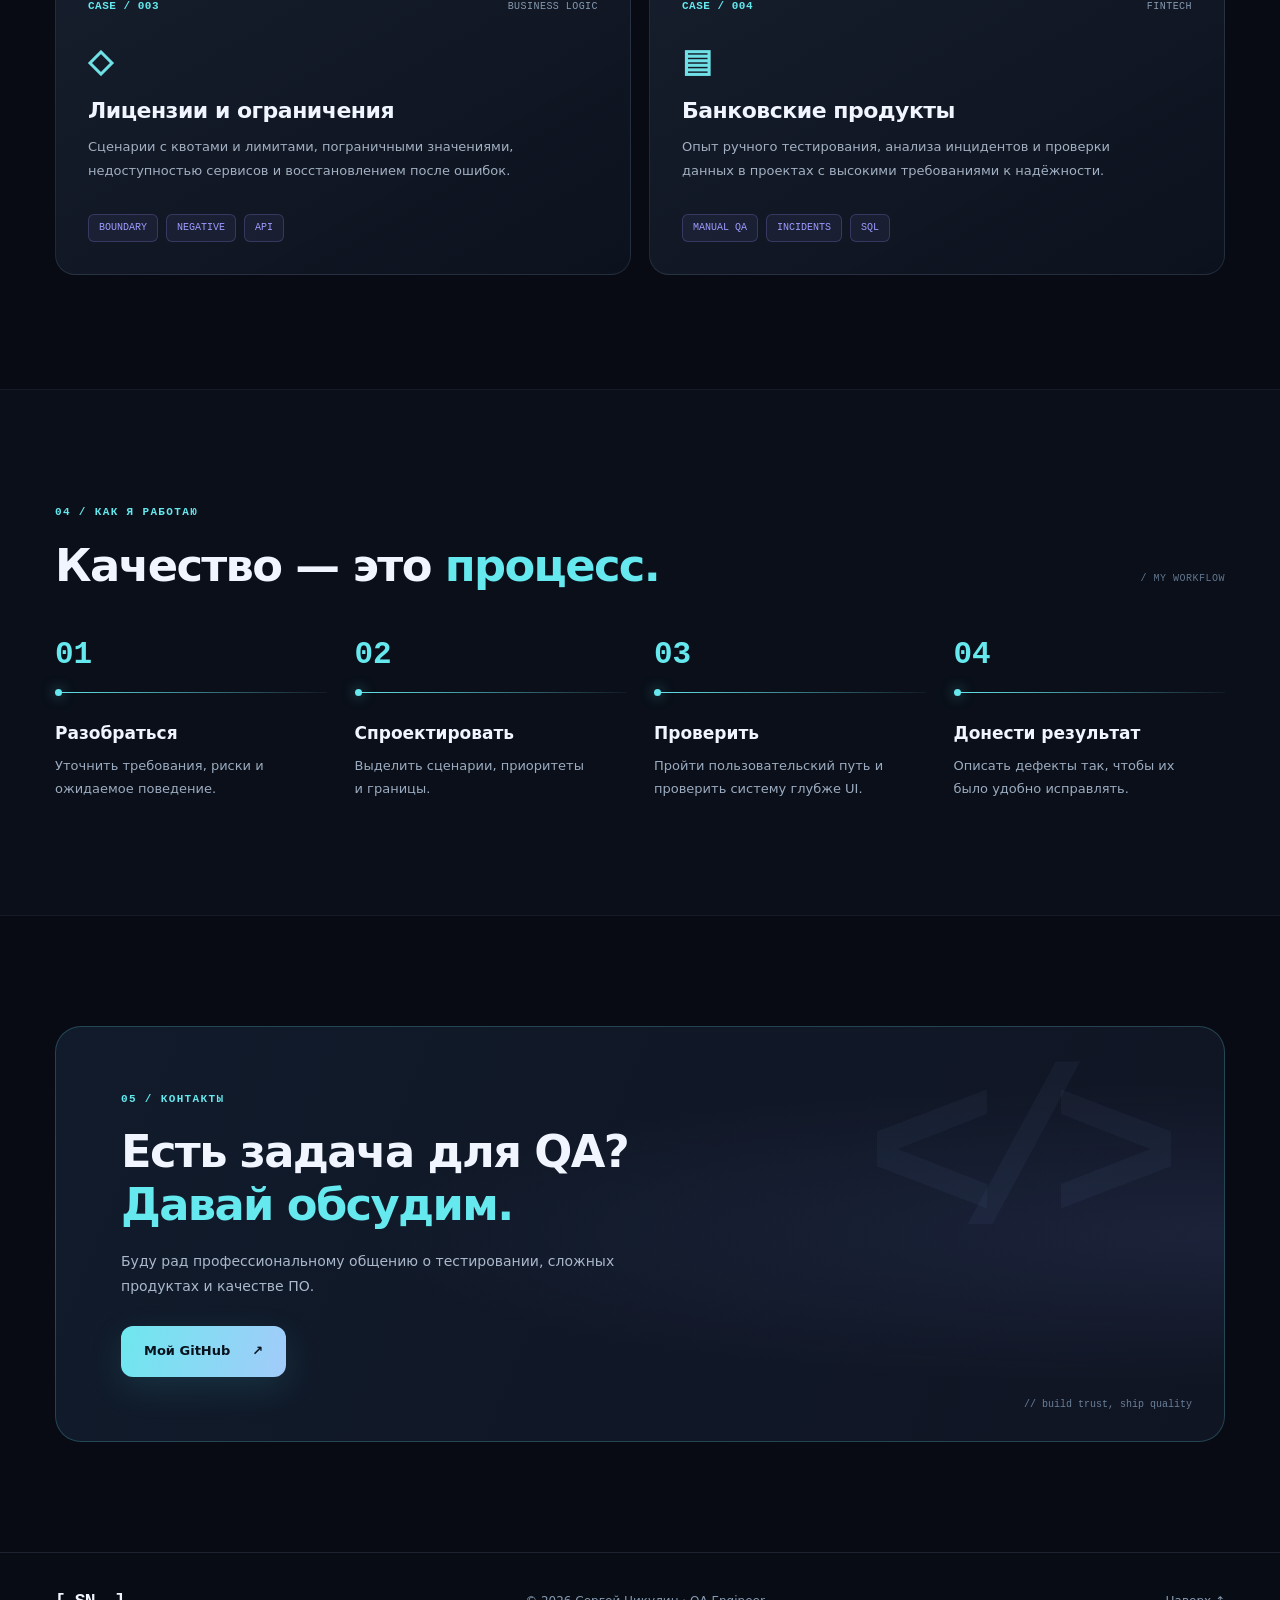
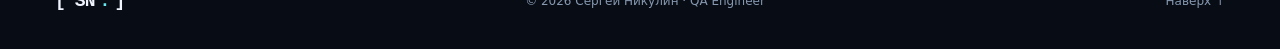
==== commit ec634fc7: "Add files via upload" ====
--- a/index.html
+++ b/index.html
@@ -24,6 +24,7 @@
   {
     "@context": "https://schema.org",
     "@type": "Person",
+    "@id": "https://sergeinikulin3838-aqa.github.io/#sergey-nikulin",
     "name": "Сергей Никулин",
     "alternateName": "Sergey Nikulin",
     "jobTitle": "QA Engineer",
@@ -102,7 +103,7 @@
     <section class="section container" id="about">
       <div class="section-head reveal"><div><p class="section-kicker">01 / ОБО МНЕ</p><h2>Не просто ищу баги.<br><span class="text-dim">Разбираюсь, почему они возникают.</span></h2></div><span class="section-caption">/ ABOUT THE MINDSET</span></div>
       <div class="about-grid">
-        <div class="about-intro panel reveal"><div class="about-icon" aria-hidden="true">SN<span>_</span></div><h3>Я — Сергей.<br>И я за качество.</h3><p>Мне важно понимать, как система работает для пользователя и что происходит за интерфейсом. Поэтому тестирую не только отдельные экраны, но и API, данные, интеграции и полный путь пользователя.</p><a class="text-link" href="#approach">Мой подход <span aria-hidden="true">↗</span></a></div>
+        <div class="about-intro panel reveal"><div class="about-icon" aria-hidden="true">SN<span>_</span></div><h3>Кто такой Сергей Никулин?</h3><p>Сергей Никулин — QA-инженер, специализирующийся на ручном тестировании программного обеспечения, API, интеграций и сложных пользовательских сценариев. Работает с SQL, Postman, Docker и инструментами анализа ошибок.</p><a class="text-link" href="kto-takoy-sergey-nikulin.html">Подробная профессиональная биография <span aria-hidden="true">↗</span></a></div>
         <div class="about-cards"><article class="feature-card panel reveal"><div class="feature-ico" aria-hidden="true">01</div><div><h3>От требований к сценариям</h3><p>Разбиваю сложную логику на понятные проверки: позитивные, негативные и граничные случаи.</p></div></article><article class="feature-card panel reveal"><div class="feature-ico" aria-hidden="true">02</div><div><h3>Глубже интерфейса</h3><p>Использую API, SQL, логи и инструменты окружения, чтобы локализовать причины проблем.</p></div></article><article class="feature-card panel reveal"><div class="feature-ico" aria-hidden="true">03</div><div><h3>Понятные результаты</h3><p>Фиксирую шаги воспроизведения, фактическое и ожидаемое поведение, влияние дефекта.</p></div></article></div>
       </div>
     </section>
